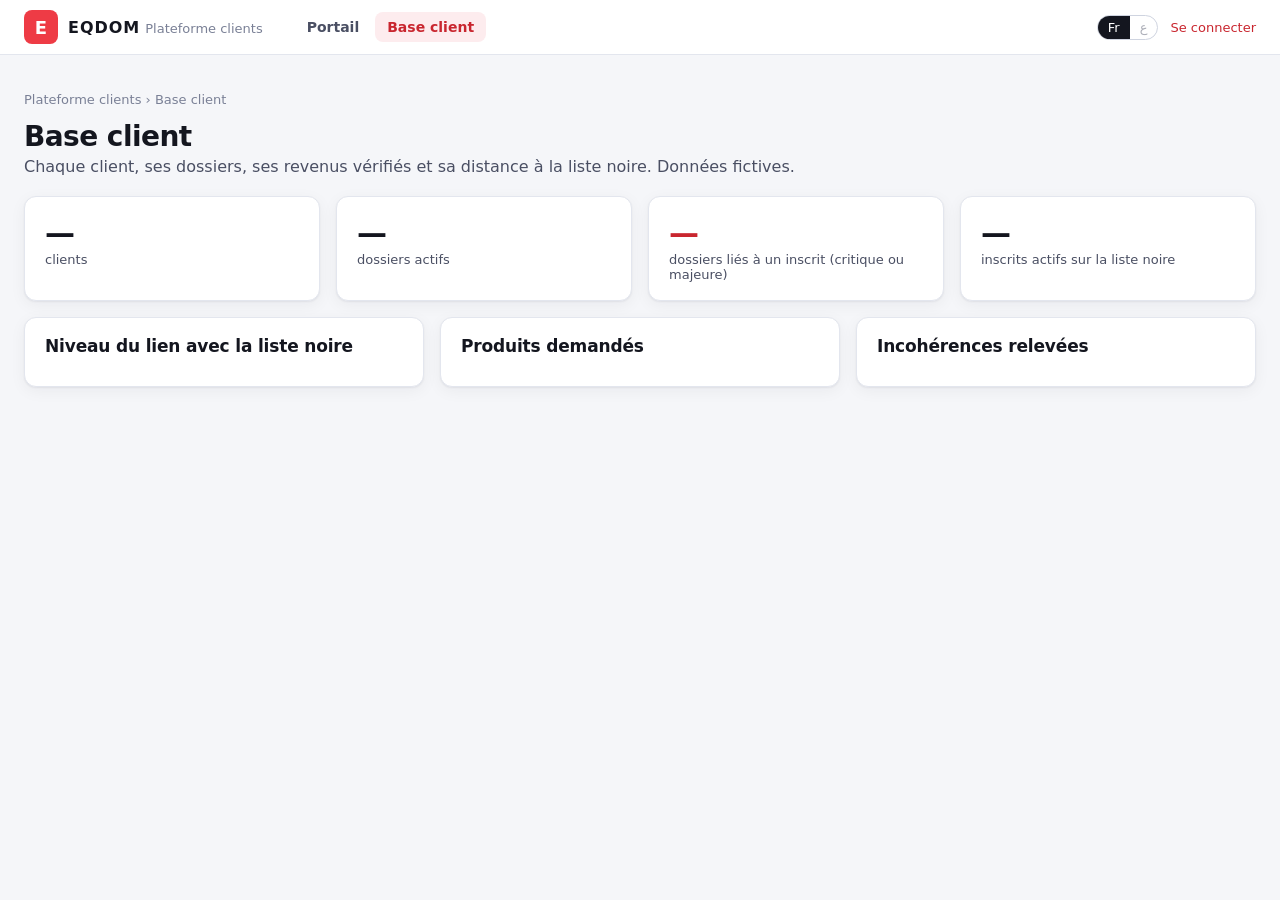
==== front/base.html @ 11f4e708 "K : base client de démonstration (fictive), routes de lecture, portail, base client, fiche client co" ====
<!doctype html>
<html lang="fr">
<head>
<meta charset="utf-8">
<meta name="viewport" content="width=device-width, initial-scale=1">
<title>Base client · EQDOM Plateforme clients</title>
<link rel="stylesheet" href="commun.css">
<script src="commun.js" defer></script>
<script src="base.js" defer></script>
</head>
<body>
<main>
  <p class="fil">Plateforme clients › Base client</p>
  <h1>Base client</h1>
  <p class="sous-titre">Chaque client, ses dossiers, ses revenus vérifiés et sa distance à la liste noire. Données fictives.</p>

  <section class="grille grille-4" aria-label="Chiffres clés">
    <div class="carte chiffre"><span class="chiffre-valeur" id="c-clients">—</span><span class="chiffre-libelle">clients</span></div>
    <div class="carte chiffre"><span class="chiffre-valeur" id="c-dossiers">—</span><span class="chiffre-libelle">dossiers actifs</span></div>
    <div class="carte chiffre chiffre-accent"><span class="chiffre-valeur" id="c-lies">—</span><span class="chiffre-libelle">dossiers liés à un inscrit (critique ou majeure)</span></div>
    <div class="carte chiffre"><span class="chiffre-valeur" id="c-inscrits">—</span><span class="chiffre-libelle">inscrits actifs sur la liste noire</span></div>
  </section>

  <section class="grille grille-3" aria-label="Répartitions">
    <div class="carte"><h2>Niveau du lien avec la liste noire</h2><div class="barres" id="r-niveaux"></div></div>
    <div class="carte"><h2>Produits demandés</h2><div class="barres" id="r-produits"></div></div>
    <div class="carte"><h2>Incohérences relevées</h2><div class="barres" id="r-incoherences"></div></div>
  </section>

  <section class="carte" id="liste" aria-label="Clients" hidden>
    <h2>Clients</h2>
    <form class="filtres" id="filtres">
      <label class="champ"><span aria-hidden="true">⌕</span><span class="visuellement-cache">Rechercher un nom</span>
        <input id="texte" type="search" placeholder="Rechercher un nom" maxlength="80" autocomplete="off"></label>
      <label class="champ"><span class="visuellement-cache">Type</span>
        <select id="type"><option value="">Personnes et sociétés</option><option value="personne">Personnes</option><option value="societe">Sociétés</option></select></label>
      <label class="champ"><span class="visuellement-cache">Produit</span>
        <select id="produit"><option value="">Tous les produits</option></select></label>
      <div class="puces" role="group" aria-label="Niveau" id="puces"></div>
      <label class="puce"><input type="checkbox" id="incoherence"> avec incohérence</label>
    </form>
    <div class="tableau-enveloppe">
      <table>
        <thead><tr><th>Client</th><th>Niveau</th><th class="nombre">Dossiers</th><th>Produits</th>
          <th class="nombre">Revenu vérifié</th><th class="nombre">Incohérences</th><th>Dernière demande</th><th>Ville</th></tr></thead>
        <tbody id="lignes"></tbody>
      </table>
    </div>
    <div class="pagination"><span id="compte"></span>
      <button class="bouton" type="button" id="precedent">Précédent</button>
      <button class="bouton" type="button" id="suivant">Suivant</button></div>
  </section>
  <p class="carte" id="reserve" hidden>Votre rôle voit les chiffres agrégés. La liste des clients est réservée à la cellule fraude.</p>
</main>
</body>
</html>
---- front/commun.css ----
/* Écrans de travail : thème clair et sobre. Le portail (portail.css) porte seul la mise en scène. */
:root {
  --rouge: #EE3B45;
  --rouge-fonce: #C9262F;
  --encre: #14161f;
  --encre-2: #4a4f63;
  --encre-3: #7a8096;
  --fond: #f5f6f9;
  --surface: #ffffff;
  --filet: #e3e6ee;
  --filet-fort: #cfd4e0;
  --critique: #b4141e;
  --majeure: #e2541c;
  --mineure: #c99212;
  --affiche: #6f7a99;
  --hors: #a8afc2;
  --aucun: #2f9e6e;
  --rayon: 12px;
  --ombre: 0 1px 2px rgba(20, 22, 31, .06), 0 4px 16px rgba(20, 22, 31, .05);
  font-family: system-ui, -apple-system, "Segoe UI", sans-serif;
  color: var(--encre);
  background: var(--fond);
}
* { box-sizing: border-box; }
body { margin: 0; min-height: 100vh; }
a { color: var(--rouge-fonce); text-decoration: none; }
a:hover { text-decoration: underline; }
:focus-visible { outline: 3px solid var(--rouge); outline-offset: 2px; border-radius: 4px; }
[hidden] { display: none !important; }

/* ---- en-tête commun --------------------------------------------------------------------------------------------- */
.entete {
  position: sticky; top: 0; z-index: 10;
  display: flex; align-items: center; gap: 14px;
  padding: 10px 24px; background: var(--surface); border-bottom: 1px solid var(--filet);
}
.marque { display: flex; align-items: center; gap: 10px; color: inherit; }
.marque:hover { text-decoration: none; }
.marque-carre {
  width: 34px; height: 34px; border-radius: 8px; background: var(--rouge);
  color: #fff; font-weight: 800; display: grid; place-items: center; font-size: 18px;
}
.marque-nom { font-weight: 800; letter-spacing: .06em; }
.marque-sous { color: var(--encre-3); font-size: 13px; }
.entete nav { display: flex; gap: 4px; margin-left: 18px; }
.entete nav a { padding: 7px 12px; border-radius: 8px; color: var(--encre-2); font-weight: 600; font-size: 14px; }
.entete nav a:hover { background: var(--fond); text-decoration: none; }
.entete nav a[aria-current="page"] { background: #fdecee; color: var(--rouge-fonce); }
.entete-droite { margin-left: auto; display: flex; align-items: center; gap: 12px; font-size: 13px; color: var(--encre-2); }
.langue { display: inline-flex; border: 1px solid var(--filet-fort); border-radius: 999px; overflow: hidden; }
.langue button { border: 0; background: transparent; padding: 4px 10px; font: inherit; color: inherit; cursor: pointer; }
.langue button[aria-pressed="true"] { background: var(--encre); color: #fff; }
.langue button:disabled { opacity: .45; cursor: not-allowed; }
.role { padding: 4px 10px; border-radius: 999px; background: var(--fond); font-weight: 600; }
.bouton-lien { border: 0; background: none; color: var(--encre-2); cursor: pointer; font: inherit; text-decoration: underline; }

/* ---- page ------------------------------------------------------------------------------------------------------- */
main { max-width: 1280px; margin: 0 auto; padding: 24px; }
h1 { font-size: 28px; font-weight: 800; letter-spacing: -.02em; margin: 6px 0 4px; }
h2 { font-size: 17px; font-weight: 800; margin: 0 0 12px; letter-spacing: -.01em; }
.sous-titre { color: var(--encre-2); margin: 0 0 20px; }
.fil { font-size: 13px; color: var(--encre-3); }
.carte {
  background: var(--surface); border: 1px solid var(--filet); border-radius: var(--rayon);
  padding: 18px 20px; box-shadow: var(--ombre);
}
.grille { display: grid; gap: 16px; }
.grille-4 { grid-template-columns: repeat(4, minmax(0, 1fr)); }
.grille-3 { grid-template-columns: repeat(3, minmax(0, 1fr)); }
.grille-2 { grid-template-columns: repeat(2, minmax(0, 1fr)); }
.pile > * + * { margin-top: 16px; }
@media (max-width: 900px) {
  .grille-4, .grille-3, .grille-2 { grid-template-columns: 1fr; }
  .entete { flex-wrap: wrap; padding: 10px 16px; }
  .entete nav { margin-left: 0; order: 3; width: 100%; overflow-x: auto; }
  main { padding: 16px; }
}

/* ---- chiffres --------------------------------------------------------------------------------------------------- */
.chiffre { display: flex; flex-direction: column; gap: 2px; }
.chiffre-valeur { font-size: 30px; font-weight: 800; letter-spacing: -.02em; }
.chiffre-libelle { color: var(--encre-2); font-size: 13px; }
.chiffre-accent .chiffre-valeur { color: var(--rouge-fonce); }

.barres { display: flex; flex-direction: column; gap: 8px; }
.barre { display: grid; grid-template-columns: 150px 1fr 56px; gap: 10px; align-items: center; font-size: 13px; }
.barre-piste { height: 10px; background: var(--fond); border-radius: 999px; overflow: hidden; }
.barre-plein { height: 100%; background: var(--encre-2); border-radius: 999px; width: 0; transition: width .6s ease; }
.barre-valeur { text-align: right; font-variant-numeric: tabular-nums; color: var(--encre-2); }

/* ---- niveaux ---------------------------------------------------------------------------------------------------- */
.niveau { display: inline-flex; align-items: center; gap: 6px; padding: 3px 10px; border-radius: 999px;
  font-size: 12px; font-weight: 700; white-space: nowrap; background: #eef0f5; color: var(--encre-2); }
.niveau::before { content: ""; width: 8px; height: 8px; border-radius: 50%; background: currentColor; }
.niveau-critique { background: #fbe3e5; color: var(--critique); }
.niveau-majeure { background: #fdeadf; color: var(--majeure); }
.niveau-mineure { background: #fbf1d6; color: #8a6406; }
.niveau-affiche { background: #eceff6; color: var(--affiche); }
.niveau-hors_alerte { background: #f1f2f6; color: var(--hors); }
.niveau-aucun { background: #e3f4ec; color: var(--aucun); }
.barre-plein.niveau-critique { background: var(--critique); }
.barre-plein.niveau-majeure { background: var(--majeure); }
.barre-plein.niveau-mineure { background: var(--mineure); }
.barre-plein.niveau-affiche { background: var(--affiche); }
.barre-plein.niveau-hors_alerte { background: var(--hors); }
.barre-plein.niveau-aucun { background: var(--aucun); }
.etiquette { display: inline-block; padding: 2px 8px; border-radius: 6px; background: var(--fond);
  border: 1px solid var(--filet); font-size: 12px; color: var(--encre-2); margin: 0 4px 4px 0; }
.etiquette-rouge { background: #fdecee; border-color: #f6c3c7; color: var(--rouge-fonce); }

/* ---- tableaux --------------------------------------------------------------------------------------------------- */
.tableau-enveloppe { overflow-x: auto; }
table { width: 100%; border-collapse: collapse; font-size: 14px; }
th { text-align: left; font-size: 12px; text-transform: uppercase; letter-spacing: .04em; color: var(--encre-3);
  font-weight: 700; padding: 10px 12px; border-bottom: 1px solid var(--filet); white-space: nowrap; }
td { padding: 11px 12px; border-bottom: 1px solid var(--filet); vertical-align: top; }
tbody tr { transition: background .15s; }
tbody tr.cliquable { cursor: pointer; }
tbody tr.cliquable:hover, tbody tr.cliquable:focus-within { background: #fafbfd; }
td.nombre, th.nombre { text-align: right; font-variant-numeric: tabular-nums; }
.vide { color: var(--encre-3); padding: 16px 0; }

/* ---- filtres ---------------------------------------------------------------------------------------------------- */
.filtres { display: flex; flex-wrap: wrap; gap: 10px; align-items: center; margin-bottom: 14px; }
.champ { display: flex; align-items: center; gap: 8px; background: var(--surface); border: 1px solid var(--filet-fort);
  border-radius: 10px; padding: 0 12px; }
.champ input, .champ select { border: 0; background: transparent; font: inherit; padding: 9px 0; min-width: 0; color: inherit; }
.champ input:focus, .champ select:focus { outline: none; }
.champ:focus-within { border-color: var(--rouge); box-shadow: 0 0 0 3px #fdecee; }
.puces { display: flex; flex-wrap: wrap; gap: 6px; }
.puce { border: 1px solid var(--filet-fort); background: var(--surface); border-radius: 999px; padding: 6px 12px;
  font: inherit; font-size: 13px; cursor: pointer; color: var(--encre-2); }
.puce[aria-pressed="true"] { background: var(--encre); color: #fff; border-color: var(--encre); }
.pagination { display: flex; gap: 8px; align-items: center; justify-content: flex-end; margin-top: 12px; font-size: 13px; }
.bouton { border: 1px solid var(--filet-fort); background: var(--surface); border-radius: 10px; padding: 8px 14px;
  font: inherit; font-weight: 600; cursor: pointer; color: var(--encre); }
.bouton:disabled { opacity: .4; cursor: default; }
.bouton-plein { background: var(--rouge-fonce); border-color: var(--rouge-fonce); color: #fff; }

/* ---- chemins vers la liste noire --------------------------------------------------------------------------------- */
.chemin { display: flex; flex-wrap: wrap; align-items: center; gap: 6px; font-size: 13px; }
.chemin-noeud { padding: 4px 10px; border-radius: 8px; background: var(--fond); border: 1px solid var(--filet); }
.chemin-noeud.inscrit { background: #fdecee; border-color: #f6c3c7; color: var(--rouge-fonce); font-weight: 700; }
.chemin-lien { color: var(--encre-3); font-size: 12px; }
.chemin-lien::before { content: "— "; }
.chemin-lien::after { content: " →"; }
.chemin-entete { display: flex; gap: 10px; align-items: center; margin-bottom: 8px; font-size: 13px; color: var(--encre-2); }

/* ---- fiche ------------------------------------------------------------------------------------------------------ */
.identite { display: flex; gap: 20px; align-items: flex-start; }
.avatar { width: 64px; height: 64px; border-radius: 16px; background: var(--encre); color: #fff; display: grid;
  place-items: center; font-weight: 800; font-size: 22px; flex: none; }
.avatar.societe { background: var(--encre-2); border-radius: 10px; }
.avatar.inscrit { background: var(--rouge-fonce); }
.definitions { display: grid; grid-template-columns: max-content 1fr; gap: 6px 16px; font-size: 14px; margin: 10px 0 0; }
.definitions dt { color: var(--encre-3); }
.definitions dd { margin: 0; }
.connexion { max-width: 380px; margin: 10vh auto; }
.connexion label { display: block; font-size: 13px; font-weight: 600; margin: 12px 0 6px; }
.connexion input { width: 100%; padding: 10px 12px; border: 1px solid var(--filet-fort); border-radius: 10px; font: inherit; }
.erreur { color: var(--critique); font-size: 14px; min-height: 1.2em; }
.note { font-size: 12px; color: var(--encre-3); }

/* ---- réseau ----------------------------------------------------------------------------------------------------- */
.reseau-scene { width: 100%; height: 640px; background: var(--surface); border: 1px solid var(--filet);
  border-radius: var(--rayon); display: block; }
.legende { display: flex; flex-wrap: wrap; gap: 14px; font-size: 13px; color: var(--encre-2); margin: 10px 0; }
.legende span::before { content: ""; display: inline-block; width: 10px; height: 10px; margin-right: 6px;
  vertical-align: -1px; border-radius: 50%; background: var(--encre-2); }
.legende .l-depart::before { background: var(--encre); box-shadow: 0 0 0 3px #d6d9e3; }
.legende .l-inscrit::before { background: var(--rouge); }
.legende .l-societe::before { border-radius: 2px; background: #8b92a8; }
.legende .l-identifiant::before { transform: rotate(45deg); border-radius: 1px; background: #c3c8d6; }
.visuellement-cache { position: absolute; width: 1px; height: 1px; overflow: hidden; clip: rect(0 0 0 0); white-space: nowrap; }
label.puce { display: inline-flex; align-items: center; gap: 6px; }
section + section { margin-top: 16px; }
.noeud { cursor: pointer; }
.noeud:focus-visible { outline: none; }
.noeud:focus-visible circle, .noeud:focus-visible rect { stroke: var(--rouge); stroke-width: 3; }
.noeud text { pointer-events: none; paint-order: stroke; stroke: #fff; stroke-width: 3px; }

/* ---- toutes les données du client -------------------------------------------------------------------------------- */
h3 { font-size: 13px; text-transform: uppercase; letter-spacing: .05em; color: var(--encre-3); margin: 0 0 8px; }
.onglets { display: flex; flex-wrap: wrap; gap: 6px; border-bottom: 1px solid var(--filet); margin: 12px 0 16px; }
.onglet { border: 0; background: transparent; padding: 9px 14px; font: inherit; font-weight: 600; color: var(--encre-2);
  border-bottom: 3px solid transparent; cursor: pointer; }
.onglet[aria-selected="true"] { color: var(--rouge-fonce); border-bottom-color: var(--rouge); }
details.piece { border: 1px solid var(--filet); border-radius: 10px; padding: 10px 14px; margin-bottom: 8px; background: #fcfcfe; }
details.piece[open] { background: var(--surface); }
details.piece summary { cursor: pointer; }
details.piece table { margin-top: 10px; font-size: 13px; }
details.piece code { font-size: 12px; color: var(--encre-2); }
main > section.carte:last-child { margin-top: 16px; }
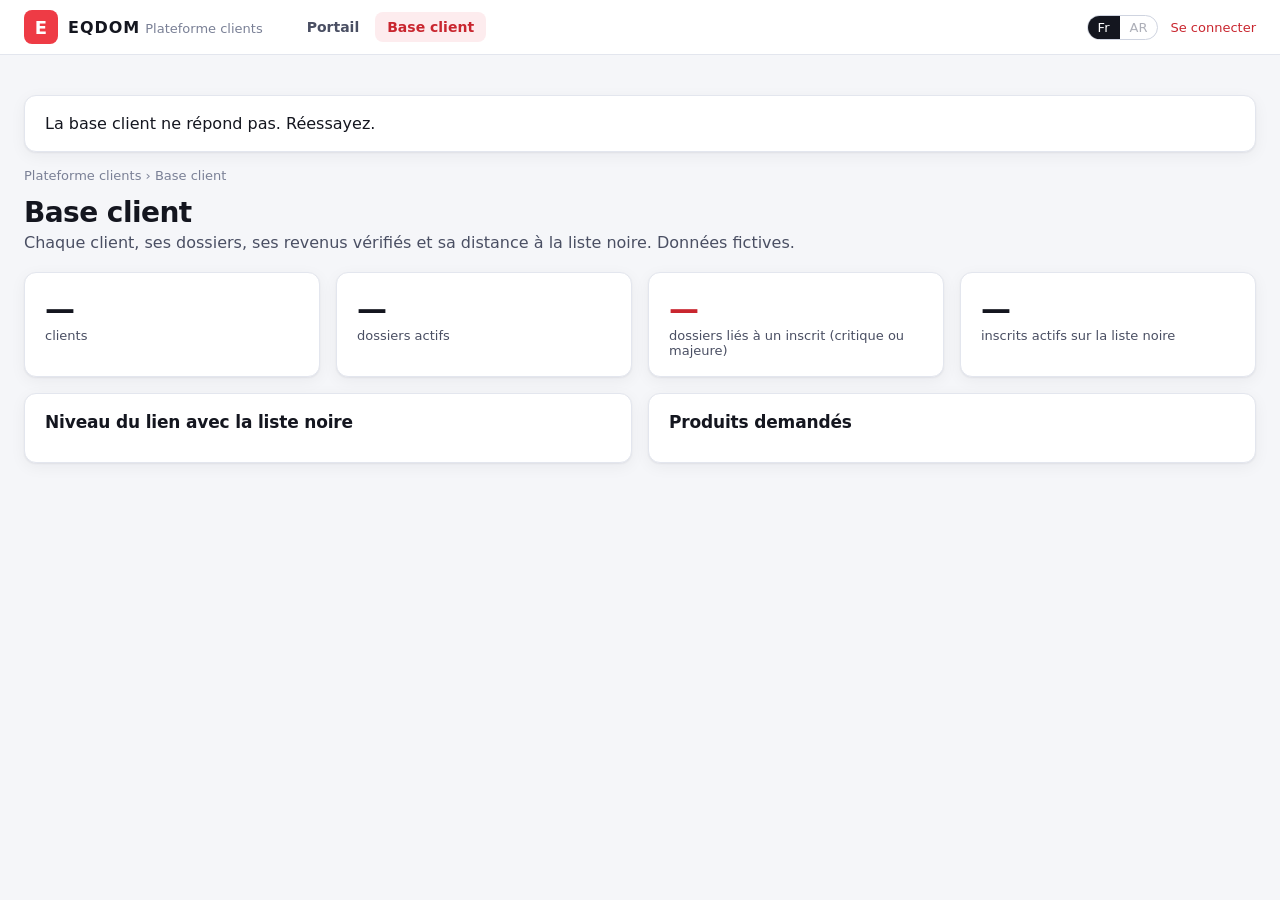
==== commit 0022cc43: "Front : masquer pour l'instant les incohérences (répartition, filtre, colonnes, sections de la fiche" ====
--- a/front/base.html
+++ b/front/base.html
@@ -21,10 +21,9 @@
     <div class="carte chiffre"><span class="chiffre-valeur" id="c-inscrits">—</span><span class="chiffre-libelle">inscrits actifs sur la liste noire</span></div>
   </section>
 
-  <section class="grille grille-3" aria-label="Répartitions">
+  <section class="grille grille-2" aria-label="Répartitions">
     <div class="carte"><h2>Niveau du lien avec la liste noire</h2><div class="barres" id="r-niveaux"></div></div>
     <div class="carte"><h2>Produits demandés</h2><div class="barres" id="r-produits"></div></div>
-    <div class="carte"><h2>Incohérences relevées</h2><div class="barres" id="r-incoherences"></div></div>
   </section>
 
   <section class="carte" id="liste" aria-label="Clients" hidden>
@@ -37,12 +36,11 @@
       <label class="champ"><span class="visuellement-cache">Produit</span>
         <select id="produit"><option value="">Tous les produits</option></select></label>
       <div class="puces" role="group" aria-label="Niveau" id="puces"></div>
-      <label class="puce"><input type="checkbox" id="incoherence"> avec incohérence</label>
     </form>
     <div class="tableau-enveloppe">
       <table>
         <thead><tr><th>Client</th><th>Niveau</th><th class="nombre">Dossiers</th><th>Produits</th>
-          <th class="nombre">Revenu vérifié</th><th class="nombre">Incohérences</th><th>Dernière demande</th><th>Ville</th></tr></thead>
+          <th class="nombre">Revenu vérifié</th><th>Dernière demande</th><th>Ville</th></tr></thead>
         <tbody id="lignes"></tbody>
       </table>
     </div>
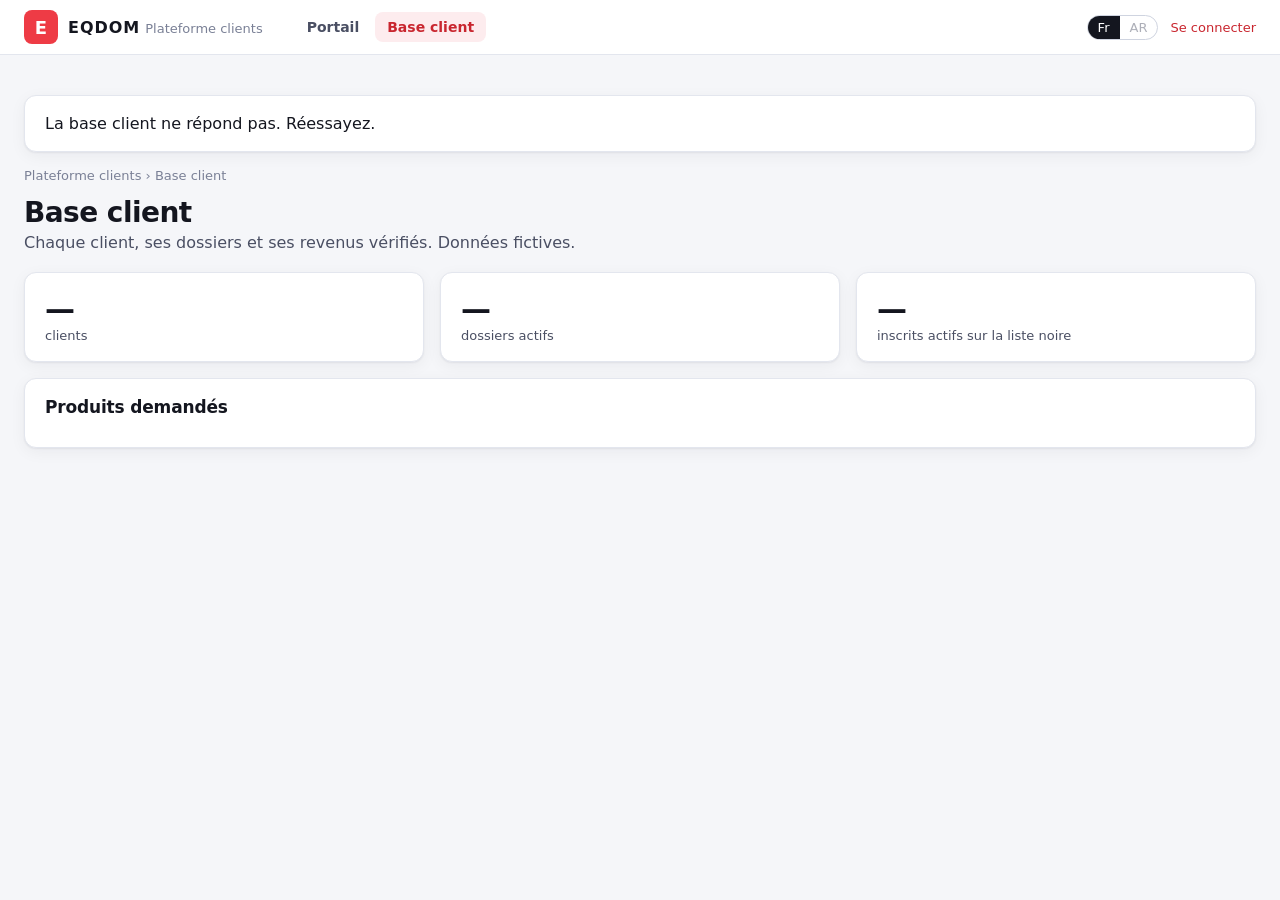
==== commit 6ef722b5: "Front : tri de la liste des clients au choix ; niveaux de criticité et origine des données masqués p" ====
--- a/front/base.html
+++ b/front/base.html
@@ -12,18 +12,16 @@
 <main>
   <p class="fil">Plateforme clients › Base client</p>
   <h1>Base client</h1>
-  <p class="sous-titre">Chaque client, ses dossiers, ses revenus vérifiés et sa distance à la liste noire. Données fictives.</p>
+  <p class="sous-titre">Chaque client, ses dossiers et ses revenus vérifiés. Données fictives.</p>
 
-  <section class="grille grille-4" aria-label="Chiffres clés">
+  <section class="grille grille-3" aria-label="Chiffres clés">
     <div class="carte chiffre"><span class="chiffre-valeur" id="c-clients">—</span><span class="chiffre-libelle">clients</span></div>
     <div class="carte chiffre"><span class="chiffre-valeur" id="c-dossiers">—</span><span class="chiffre-libelle">dossiers actifs</span></div>
-    <div class="carte chiffre chiffre-accent"><span class="chiffre-valeur" id="c-lies">—</span><span class="chiffre-libelle">dossiers liés à un inscrit (critique ou majeure)</span></div>
     <div class="carte chiffre"><span class="chiffre-valeur" id="c-inscrits">—</span><span class="chiffre-libelle">inscrits actifs sur la liste noire</span></div>
   </section>
 
-  <section class="grille grille-2" aria-label="Répartitions">
-    <div class="carte"><h2>Niveau du lien avec la liste noire</h2><div class="barres" id="r-niveaux"></div></div>
-    <div class="carte"><h2>Produits demandés</h2><div class="barres" id="r-produits"></div></div>
+  <section class="carte" aria-label="Répartition">
+    <h2>Produits demandés</h2><div class="barres" id="r-produits"></div>
   </section>
 
   <section class="carte" id="liste" aria-label="Clients" hidden>
@@ -35,11 +33,18 @@
         <select id="type"><option value="">Personnes et sociétés</option><option value="personne">Personnes</option><option value="societe">Sociétés</option></select></label>
       <label class="champ"><span class="visuellement-cache">Produit</span>
         <select id="produit"><option value="">Tous les produits</option></select></label>
-      <div class="puces" role="group" aria-label="Niveau" id="puces"></div>
+      <label class="champ"><span class="tri-libelle">Trier par</span>
+        <select id="tri">
+          <option value="recent">Demande la plus récente</option>
+          <option value="ancien">Demande la plus ancienne</option>
+          <option value="alpha">Nom, de A à Z</option>
+          <option value="alpha_inverse">Nom, de Z à A</option>
+          <option value="revenu">Revenu vérifié</option>
+        </select></label>
     </form>
     <div class="tableau-enveloppe">
       <table>
-        <thead><tr><th>Client</th><th>Niveau</th><th class="nombre">Dossiers</th><th>Produits</th>
+        <thead><tr><th>Client</th><th class="nombre">Dossiers</th><th>Produits</th>
           <th class="nombre">Revenu vérifié</th><th>Dernière demande</th><th>Ville</th></tr></thead>
         <tbody id="lignes"></tbody>
       </table>
--- a/front/commun.css
+++ b/front/commun.css
@@ -191,3 +191,4 @@
 details.piece table { margin-top: 10px; font-size: 13px; }
 details.piece code { font-size: 12px; color: var(--encre-2); }
 main > section.carte:last-child { margin-top: 16px; }
+.tri-libelle { color: var(--encre-3); font-size: 13px; white-space: nowrap; margin-right: 6px; }
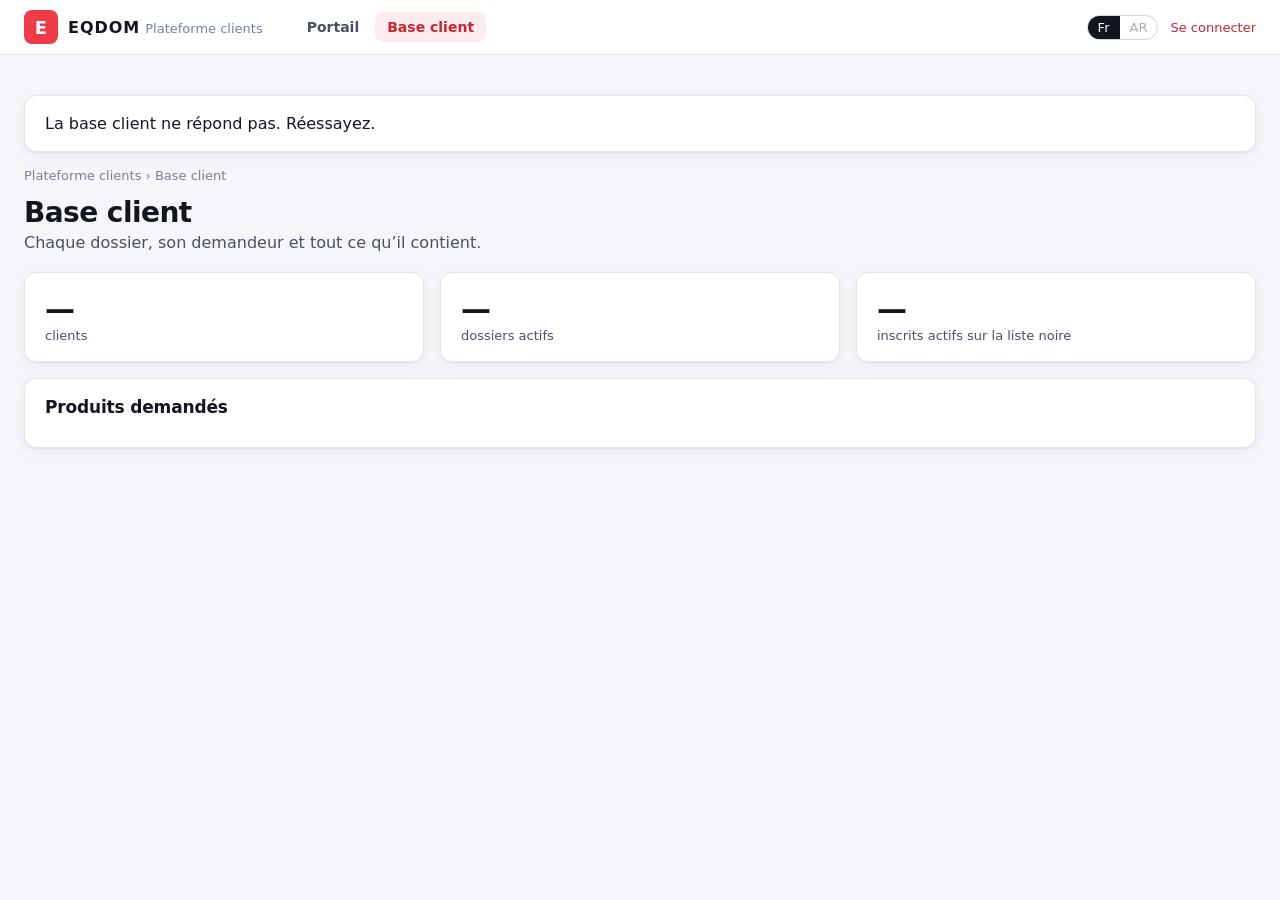
==== commit 0dd9023f: "L : base client organisée par dossier, liste des dossiers et vue 360° d'un dossier (l'étoile du dema" ====
--- a/front/base.html
+++ b/front/base.html
@@ -12,7 +12,7 @@
 <main>
   <p class="fil">Plateforme clients › Base client</p>
   <h1>Base client</h1>
-  <p class="sous-titre">Chaque client, ses dossiers et ses revenus vérifiés. Données fictives.</p>
+  <p class="sous-titre">Chaque dossier, son demandeur et tout ce qu’il contient.<span id="fictive" hidden> Données fictives.</span></p>
 
   <section class="grille grille-3" aria-label="Chiffres clés">
     <div class="carte chiffre"><span class="chiffre-valeur" id="c-clients">—</span><span class="chiffre-libelle">clients</span></div>
@@ -24,11 +24,17 @@
     <h2>Produits demandés</h2><div class="barres" id="r-produits"></div>
   </section>
 
-  <section class="carte" id="liste" aria-label="Clients" hidden>
-    <h2>Clients</h2>
+  <section class="carte" id="liste" aria-label="Liste" hidden>
+    <div class="liste-tete">
+      <h2 id="titre-liste">Dossiers</h2>
+      <div class="bascule" role="group" aria-label="Afficher">
+        <button class="bouton" type="button" id="mode-dossiers" aria-pressed="true">Par dossier</button>
+        <button class="bouton" type="button" id="mode-clients" aria-pressed="false">Par client</button>
+      </div>
+    </div>
     <form class="filtres" id="filtres">
-      <label class="champ"><span aria-hidden="true">⌕</span><span class="visuellement-cache">Rechercher un nom</span>
-        <input id="texte" type="search" placeholder="Rechercher un nom" maxlength="80" autocomplete="off"></label>
+      <label class="champ"><span aria-hidden="true">⌕</span><span class="visuellement-cache">Rechercher un nom ou une référence</span>
+        <input id="texte" type="search" placeholder="Nom du demandeur ou référence du dossier" maxlength="80" autocomplete="off"></label>
       <label class="champ"><span class="visuellement-cache">Type</span>
         <select id="type"><option value="">Personnes et sociétés</option><option value="personne">Personnes</option><option value="societe">Sociétés</option></select></label>
       <label class="champ"><span class="visuellement-cache">Produit</span>
@@ -39,13 +45,12 @@
           <option value="ancien">Demande la plus ancienne</option>
           <option value="alpha">Nom, de A à Z</option>
           <option value="alpha_inverse">Nom, de Z à A</option>
-          <option value="revenu">Revenu vérifié</option>
+          <option value="revenu" id="tri-revenu">Revenu déclaré</option>
         </select></label>
     </form>
     <div class="tableau-enveloppe">
       <table>
-        <thead><tr><th>Client</th><th class="nombre">Dossiers</th><th>Produits</th>
-          <th class="nombre">Revenu vérifié</th><th>Dernière demande</th><th>Ville</th></tr></thead>
+        <thead id="entetes"></thead>
         <tbody id="lignes"></tbody>
       </table>
     </div>
@@ -53,7 +58,7 @@
       <button class="bouton" type="button" id="precedent">Précédent</button>
       <button class="bouton" type="button" id="suivant">Suivant</button></div>
   </section>
-  <p class="carte" id="reserve" hidden>Votre rôle voit les chiffres agrégés. La liste des clients est réservée à la cellule fraude.</p>
+  <p class="carte" id="reserve" hidden>Votre rôle voit les chiffres agrégés. La liste des dossiers et des clients est réservée à la cellule fraude.</p>
 </main>
 </body>
 </html>
--- a/front/commun.css
+++ b/front/commun.css
@@ -24,7 +24,6 @@
 * { box-sizing: border-box; }
 body { margin: 0; min-height: 100vh; }
 a { color: var(--rouge-fonce); text-decoration: none; }
-a:hover { text-decoration: underline; }
 :focus-visible { outline: 3px solid var(--rouge); outline-offset: 2px; border-radius: 4px; }
 [hidden] { display: none !important; }
 
@@ -135,6 +134,12 @@
 .bouton { border: 1px solid var(--filet-fort); background: var(--surface); border-radius: 10px; padding: 8px 14px;
   font: inherit; font-weight: 600; cursor: pointer; color: var(--encre); }
 .bouton:disabled { opacity: .4; cursor: default; }
+.liste-tete { display: flex; flex-wrap: wrap; gap: 10px; align-items: center; justify-content: space-between; }
+.bascule { display: inline-flex; gap: 0; }
+.bascule .bouton { border-radius: 0; }
+.bascule .bouton:first-child { border-radius: 10px 0 0 10px; }
+.bascule .bouton:last-child { border-radius: 0 10px 10px 0; border-left: 0; }
+.bascule .bouton[aria-pressed="true"] { background: var(--rouge-fonce); border-color: var(--rouge-fonce); color: #fff; }
 .bouton-plein { background: var(--rouge-fonce); border-color: var(--rouge-fonce); color: #fff; }
 
 /* ---- chemins vers la liste noire --------------------------------------------------------------------------------- */
@@ -155,6 +160,109 @@
 .definitions { display: grid; grid-template-columns: max-content 1fr; gap: 6px 16px; font-size: 14px; margin: 10px 0 0; }
 .definitions dt { color: var(--encre-3); }
 .definitions dd { margin: 0; }
+/* ---- vue 360° : un liseré et une étiquette par profil ------------------------------------------------------------ */
+.tete-360 { border-top: 4px solid var(--profil, var(--encre)); }
+.profil-salarie { --profil: #2a78d6; }
+.profil-entrepreneur { --profil: #b8590a; }
+.profil-pm { --profil: #6d4ec2; }
+.tete-texte { min-width: 0; flex: 1; }
+.surtitre { font-size: 11px; font-weight: 700; letter-spacing: .08em; text-transform: uppercase; color: var(--profil, var(--encre-3)); }
+.tete-360 h1 { margin: 2px 0 8px; }
+.etiquette-profil { background: color-mix(in srgb, var(--profil) 12%, #fff); border-color: color-mix(in srgb, var(--profil) 35%, #fff);
+  color: color-mix(in srgb, var(--profil) 80%, #000); font-weight: 700; }
+.bandeau-aussi { margin: 12px 0 0; padding: 8px 12px; border-radius: 8px; background: #fff7ec; border: 1px solid #f3d9b5;
+  font-size: 13px; color: #6b4310; }
+.tuiles-360 { display: grid; grid-template-columns: repeat(6, minmax(0, 1fr)); gap: 12px; margin: 16px 0; }
+.tuile-360 { background: var(--surface); border: 1px solid var(--filet); border-radius: var(--rayon); padding: 12px 14px;
+  box-shadow: var(--ombre); border-left: 4px solid var(--filet-fort); }
+.tuile-360.bon { border-left-color: var(--aucun); }
+.tuile-360.attention { border-left-color: var(--majeure); }
+.tuile-360.niveau-critique { border-left-color: var(--critique); }
+.tuile-360.niveau-majeure { border-left-color: var(--majeure); }
+.tuile-360.niveau-mineure { border-left-color: var(--mineure); }
+.tuile-titre { font-size: 12px; color: var(--encre-3); }
+.tuile-valeur { font-size: 20px; font-weight: 800; margin: 4px 0 2px; font-variant-numeric: tabular-nums; }
+.tuile-sous { font-size: 11px; color: var(--encre-3); }
+/* ---- mur de données (vue 360°) ---------------------------------------------------------------------------------
+   Une carte par thème : couleur et icône du thème en tête, tuiles blanches dont le ton se lit à
+   la pastille et à la couleur de la valeur. Tons : critique (rouge), attention (ambre), bon (vert), neutre (ardoise). */
+.mur { margin: 16px 0; display: grid; gap: 14px; }
+.mur-entete { display: flex; flex-wrap: wrap; align-items: baseline; justify-content: space-between; gap: 4px 16px; }
+.mur-entete h2 { margin: 0; font-size: 20px; letter-spacing: -.01em; }
+.ton-critique { --ton: #d92d3a; --ton-pale: #fff1f2; --ton-texte: #b4141e; }
+.ton-attention { --ton: #e08a00; --ton-pale: #fff8eb; --ton-texte: #9a5b00; }
+.ton-bon { --ton: #17a06b; --ton-pale: #ecfaf3; --ton-texte: #11734d; }
+.ton-neutre { --ton: #9aa3b8; --ton-pale: #f5f7fb; --ton-texte: var(--encre); }
+
+/* cartes par thème, en grille de 12 colonnes : la largeur suit le nombre de tuiles */
+.mur-grille-cartes { display: grid; grid-template-columns: repeat(12, minmax(0, 1fr)); gap: 14px; grid-auto-flow: dense; }
+.mur-carte { --theme: #5b6b8c; --theme-pale: #eef1f7; background: var(--surface); border: 1px solid var(--filet);
+  border-radius: 16px; padding: 14px; box-shadow: var(--ombre); display: grid; gap: 12px; align-content: start;
+  position: relative; overflow: hidden; min-width: 0; }
+.mur-carte::before { content: ""; position: absolute; inset: 0 0 auto 0; height: 3px; background: var(--theme); }
+.theme-risque { --theme: #d92d3a; --theme-pale: #fdecee; }
+.theme-alerte { --theme: #e9730c; --theme-pale: #fff1e4; }
+.theme-argent { --theme: #13996a; --theme-pale: #e5f6ef; }
+.theme-emploi { --theme: #4f5bd5; --theme-pale: #eceefc; }
+.theme-legal { --theme: #7c4dcc; --theme-pale: #f2ecfc; }
+.theme-personnes { --theme: #c2410c; --theme-pale: #fdeee5; }
+.theme-reseau { --theme: #0e8aa8; --theme-pale: #e3f5f9; }
+.theme-identite { --theme: #2563c9; --theme-pale: #e8f0fc; }
+.theme-historique { --theme: #475569; --theme-pale: #eef1f5; }
+.theme-avenir { --theme: #a3acbd; --theme-pale: #f3f5f9; background: repeating-linear-gradient(135deg, var(--surface) 0 10px, #fafbfd 10px 20px); }
+.mur-carte-tete { display: flex; align-items: center; gap: 10px; }
+.mur-carte-tete h3 { margin: 0; font-size: 14px; font-weight: 750; color: var(--encre); flex: 1;
+  text-transform: none; letter-spacing: -.005em; }
+.mur-icone { width: 30px; height: 30px; border-radius: 9px; display: grid; place-items: center; background: var(--theme-pale);
+  color: var(--theme); flex: none; }
+.mur-icone svg { width: 18px; height: 18px; fill: none; stroke: currentColor; stroke-width: 1.9; stroke-linecap: round; stroke-linejoin: round; }
+.mur-badge { font-size: 11px; font-weight: 700; padding: 2px 8px; border-radius: 999px; background: var(--theme-pale); color: var(--theme); }
+.mur-tuiles { display: grid; grid-template-columns: repeat(auto-fill, minmax(140px, 1fr)); gap: 10px; }
+
+/* tuile : blanche, pastille du ton, valeur en grand ; une alerte se teinte légèrement */
+.tuile { display: flex; flex-direction: column; gap: 3px; padding: 10px 12px; border-radius: 12px; min-width: 0;
+  background: var(--surface); border: 1px solid var(--filet); color: inherit; text-decoration: none;
+  transition: transform .12s ease, box-shadow .12s ease, border-color .12s ease; }
+.tuile.ton-critique, .tuile.ton-attention { background: var(--ton-pale); border-color: color-mix(in srgb, var(--ton) 30%, #fff); }
+.tuile-lien:hover { transform: translateY(-1px); box-shadow: 0 6px 16px -8px rgba(20,22,31,.35); border-color: var(--theme); }
+.tuile-libelle { display: flex; align-items: center; gap: 6px; font-size: 11.5px; font-weight: 600; color: var(--encre-3); }
+.tuile-point { width: 7px; height: 7px; border-radius: 50%; background: var(--ton); flex: none;
+  box-shadow: 0 0 0 3px color-mix(in srgb, var(--ton) 18%, transparent); }
+.tuile-chiffre { font-size: 19px; font-weight: 800; letter-spacing: -.01em; color: var(--ton-texte); line-height: 1.2;
+  font-variant-numeric: tabular-nums; overflow-wrap: break-word; hyphens: manual; }
+.tuile-chiffre.long { font-size: 14px; font-weight: 750; }
+.tuile-detail { font-size: 11.5px; color: var(--encre-2); line-height: 1.35; }
+.tuile-via { margin-top: auto; padding-top: 4px; font-size: 10.5px; color: var(--encre-3); }
+.tuile-via::before { content: "via "; }
+.tuile.absente .tuile-chiffre { font-size: 13px; font-weight: 600; color: var(--encre-3); font-style: italic; }
+@media (max-width: 1000px) { .mur-carte { grid-column: span 12 !important; } }
+@media (prefers-reduced-motion: reduce) { .tuile { transition: none; } }
+.barres-revenus { display: grid; gap: 8px; }
+.ligne-revenu { display: grid; grid-template-columns: 170px 1fr 110px; gap: 10px; align-items: center; font-size: 13px; }
+.barres-revenus .piste { height: 10px; background: var(--fond); border-radius: 4px; overflow: hidden; }
+.barres-revenus .barre { display: block; height: 100%; border-radius: 0 4px 4px 0; background: #2a78d6; }
+.barres-revenus .barre.declare { background: #a8afc2; }
+.montant-revenu { text-align: right; font-variant-numeric: tabular-nums; font-weight: 600; }
+.controles-bloc { margin-top: 12px; }
+.controles-bloc > summary, .famille > summary { cursor: pointer; font-size: 13px; display: flex; gap: 8px; align-items: center; }
+.familles { display: grid; gap: 10px; }
+.famille { border: 1px solid var(--filet); border-radius: 10px; padding: 10px 12px; }
+.liste-controles { list-style: none; margin: 8px 0 0; padding: 0; display: grid; gap: 6px; }
+.controle { display: grid; grid-template-columns: 10px 1fr auto auto; gap: 10px; align-items: start; font-size: 13px; }
+.controle .pastille { width: 10px; height: 10px; border-radius: 50%; margin-top: 4px; background: var(--hors); }
+.controle.conforme .pastille { background: var(--aucun); }
+.controle.anomalie .pastille { background: var(--critique); }
+.controle.anomalie .controle-texte { font-weight: 600; }
+.controle-desc { display: block; font-size: 12px; color: var(--encre-3); font-weight: 400; }
+.controle-etat { font-size: 12px; color: var(--encre-2); white-space: nowrap; }
+.etiquette.ok { background: #e8f6ef; border-color: #bfe5d1; color: #1e6e4b; }
+@media (max-width: 1100px) { .tuiles-360 { grid-template-columns: repeat(3, minmax(0, 1fr)); } }
+@media (max-width: 600px) {
+  .tuiles-360 { grid-template-columns: repeat(2, minmax(0, 1fr)); }
+  .ligne-revenu { grid-template-columns: 1fr 90px; }
+  .ligne-revenu .piste { grid-column: 1 / -1; grid-row: 2; }
+  .controle { grid-template-columns: 10px 1fr; }
+}
 .connexion { max-width: 380px; margin: 10vh auto; }
 .connexion label { display: block; font-size: 13px; font-weight: 600; margin: 12px 0 6px; }
 .connexion input { width: 100%; padding: 10px 12px; border: 1px solid var(--filet-fort); border-radius: 10px; font: inherit; }
@@ -192,3 +300,167 @@
 details.piece code { font-size: 12px; color: var(--encre-2); }
 main > section.carte:last-child { margin-top: 16px; }
 .tri-libelle { color: var(--encre-3); font-size: 13px; white-space: nowrap; margin-right: 6px; }
+.resultats { list-style: none; margin: 0; padding: 0; display: flex; flex-wrap: wrap; gap: 6px 14px; font-size: 14px; }
+.resultats li { display: flex; align-items: center; gap: 6px; }
+#recherche { width: 300px; }
+
+/* ---- vue 360° : présentation du client pour la direction --------------------------------------------------------- */
+.tete-ligne { margin: 8px 0 0; font-size: 14.5px; color: var(--encre-2); }
+.presentation { display: grid; gap: 16px; margin: 16px 0; }
+.pres-chiffres { display: grid; grid-template-columns: repeat(auto-fit, minmax(180px, 1fr)); gap: 14px; }
+.pres-chiffre { --accent: #4f5bd5; position: relative; overflow: hidden; background: var(--surface); border: 1px solid var(--filet);
+  border-radius: 16px; padding: 16px 18px 14px; box-shadow: var(--ombre); display: grid; gap: 4px; align-content: start; }
+.pres-chiffre::before { content: ""; position: absolute; inset: 0 0 auto 0; height: 4px; background: var(--accent); }
+.pres-chiffre::after { content: ""; position: absolute; right: -30px; top: -30px; width: 90px; height: 90px; border-radius: 50%;
+  background: color-mix(in srgb, var(--accent) 10%, transparent); }
+.accent-0 { --accent: #13996a; } .accent-1 { --accent: #4f5bd5; } .accent-2 { --accent: #7c4dcc; }
+.accent-3 { --accent: #0e8aa8; } .accent-4 { --accent: #c2410c; }
+.pres-chiffre.alerte { --accent: #e08a00; }
+.pres-libelle { font-size: 12.5px; font-weight: 600; color: var(--encre-3); }
+.pres-valeur { font-size: 26px; font-weight: 800; letter-spacing: -.02em; color: var(--encre); font-variant-numeric: tabular-nums;
+  line-height: 1.15; overflow-wrap: break-word; }
+.pres-chiffre.alerte .pres-valeur { color: #9a5b00; }
+.pres-detail { font-size: 12px; color: var(--encre-3); overflow-wrap: break-word; }
+.pres-bloc, .pres-points { background: var(--surface); border: 1px solid var(--filet); border-radius: 16px; padding: 16px 18px;
+  box-shadow: var(--ombre); }
+.pres-bloc-tete { display: flex; flex-wrap: wrap; align-items: baseline; justify-content: space-between; gap: 6px 16px; margin-bottom: 14px; }
+.pres-bloc-tete h2, .pres-points h3 { margin: 0; font-size: 16px; text-transform: none; letter-spacing: -.005em;
+  color: var(--encre); }
+.pres-rythme { font-size: 13px; font-weight: 700; color: #4f5bd5; background: #eceefc; padding: 3px 10px; border-radius: 999px; }
+.pres-frise { display: flex; gap: 0; overflow-x: auto; padding: 4px 2px 6px; position: relative; }
+.jalon { --c: #94a3b8; position: relative; flex: 0 0 170px; display: grid; gap: 2px; padding: 22px 12px 0 0;
+  color: inherit; text-decoration: none; }
+.jalon::before { content: ""; position: absolute; left: 0; right: 0; top: 7px; height: 2px; background: var(--filet-fort); }
+.jalon:last-child::before { right: auto; width: 14px; }
+.jalon-point { position: absolute; left: 0; top: 1px; width: 14px; height: 14px; border-radius: 50%; background: var(--c);
+  box-shadow: 0 0 0 4px var(--surface), 0 0 0 6px color-mix(in srgb, var(--c) 25%, transparent); }
+.jalon-date { font-size: 12px; color: var(--encre-3); font-weight: 600; }
+.jalon-produit { font-size: 14px; font-weight: 700; }
+.jalon-verdict { font-size: 12px; color: var(--c); font-weight: 700; }
+.jalon:hover .jalon-produit { color: var(--rouge-fonce); }
+.verdict-conforme { --c: #13996a; } .verdict-attente, .verdict-en_cours { --c: #94a3b8; }
+.verdict-a_verifier, .verdict-suspect, .verdict-non_conforme { --c: #e08a00; }
+.pres-deux { display: grid; grid-template-columns: repeat(2, minmax(0, 1fr)); gap: 16px; }
+.pres-points ul { list-style: none; margin: 12px 0 0; padding: 0; display: grid; gap: 8px; }
+.pres-points li { position: relative; padding-left: 26px; font-size: 14px; line-height: 1.45; }
+.pres-points li::before { position: absolute; left: 0; top: 1px; width: 18px; height: 18px; border-radius: 50%; display: grid;
+  place-items: center; font-size: 11px; font-weight: 800; color: #fff; }
+.pres-points.forts { border-top: 4px solid #13996a; }
+.pres-points.forts li::before { content: "✓"; background: #13996a; }
+.pres-points.vigilance { border-top: 4px solid #e08a00; }
+.pres-points.vigilance li::before { content: "!"; background: #e08a00; }
+.pres-remboursements { margin: 0; padding: 12px 16px; border-radius: 12px; border: 1px dashed var(--filet-fort); color: var(--encre-2);
+  font-size: 13px; background: repeating-linear-gradient(135deg, var(--surface) 0 10px, #fafbfd 10px 20px); }
+.bande-antifraude { display: flex; flex-wrap: wrap; align-items: center; gap: 8px 10px; margin: 24px 0 8px; padding: 10px 14px;
+  border-radius: 12px; background: #f3f5f9; border: 1px solid var(--filet); }
+.af-titre { font-size: 12px; font-weight: 700; letter-spacing: .06em; text-transform: uppercase; color: var(--encre-3); margin-right: 6px; }
+.af-puce { display: inline-flex; align-items: center; gap: 7px; font-size: 13px; font-weight: 600; padding: 4px 10px;
+  border-radius: 999px; background: var(--surface); border: 1px solid var(--filet); color: var(--ton-texte); }
+.detail-antifraude { margin-top: 4px; }
+.detail-antifraude > summary { cursor: pointer; display: inline-flex; align-items: center; gap: 10px; list-style: none;
+  margin: 6px 0 12px; padding: 12px 26px; border-radius: 12px; font-size: 16px; font-weight: 700; color: #fff;
+  background: var(--encre); box-shadow: 0 8px 20px -10px rgba(20, 22, 31, .6); transition: background .15s ease, transform .15s ease; }
+.detail-antifraude > summary::-webkit-details-marker { display: none; }
+.detail-antifraude > summary::after { content: "▾"; font-size: 14px; transition: transform .15s ease; }
+.detail-antifraude[open] > summary::after { transform: rotate(180deg); }
+.detail-antifraude > summary:hover { background: var(--rouge-fonce); transform: translateY(-1px); }
+@media (prefers-reduced-motion: reduce) { .detail-antifraude > summary, .detail-antifraude > summary::after { transition: none; } }
+@media (max-width: 700px) { .pres-deux { grid-template-columns: 1fr; } .pres-valeur { font-size: 22px; } }
+
+/* portrait : qui est le client, et les personnes ou sociétés qui l'entourent */
+.pres-portrait { display: grid; grid-template-columns: minmax(0, 1fr) minmax(0, 1.3fr); gap: 16px; }
+.pres-portrait:has(> :only-child) { grid-template-columns: 1fr; }
+.portrait-colonne { background: var(--surface); border: 1px solid var(--filet); border-radius: 16px; padding: 16px 18px;
+  box-shadow: var(--ombre); display: grid; gap: 12px; align-content: start; }
+.portrait-colonne h2 { margin: 0; font-size: 16px; text-transform: none; letter-spacing: -.005em; color: var(--encre); }
+.portrait-faits { display: grid; grid-template-columns: max-content 1fr; gap: 10px 18px; margin: 0; font-size: 14px; }
+.portrait-faits dt { color: var(--encre-3); font-weight: 600; font-size: 12.5px; padding-top: 1px; }
+.portrait-faits dd { margin: 0; font-weight: 600; color: var(--encre); overflow-wrap: break-word; }
+.portrait-liste { list-style: none; margin: 0; padding: 0; display: grid; gap: 10px; }
+.portrait-personne { display: grid; grid-template-columns: 38px minmax(0, 1fr) 190px; gap: 12px; align-items: center;
+  padding: 8px 10px; border-radius: 12px; background: #f7f8fc; }
+.portrait-personne.termine { opacity: .62; }
+.portrait-avatar { width: 38px; height: 38px; border-radius: 11px; display: grid; place-items: center; font-weight: 800;
+  font-size: 13px; color: #fff; background: linear-gradient(135deg, #7c4dcc, #4f5bd5); }
+.portrait-personne:nth-child(3n+2) .portrait-avatar { background: linear-gradient(135deg, #0e8aa8, #13996a); }
+.portrait-personne:nth-child(3n) .portrait-avatar { background: linear-gradient(135deg, #c2410c, #e08a00); }
+.portrait-qui { display: grid; min-width: 0; }
+.portrait-nom { font-weight: 700; font-size: 14px; color: var(--encre); overflow: hidden; text-overflow: ellipsis; white-space: nowrap; }
+a.portrait-nom:hover { color: var(--rouge-fonce); }
+.portrait-roles { font-size: 12.5px; color: var(--encre-3); }
+.portrait-parts { display: grid; grid-template-columns: 1fr auto; gap: 8px; align-items: center; font-size: 13px; font-weight: 700;
+  font-variant-numeric: tabular-nums; }
+.portrait-parts.vide { font-size: 11.5px; font-weight: 500; color: var(--encre-3); grid-template-columns: 1fr; text-align: right; }
+.parts-barre { height: 8px; border-radius: 999px; background: #e6e9f2; overflow: hidden; }
+.parts-rempli { display: block; height: 100%; width: 0; border-radius: 999px; background: linear-gradient(90deg, #4f5bd5, #7c4dcc); }
+.portrait-groupe { display: grid; gap: 6px; padding-top: 4px; border-top: 1px dashed var(--filet); }
+.portrait-groupe-titre { font-size: 12px; font-weight: 600; color: var(--encre-3); }
+@media (max-width: 800px) { .pres-portrait { grid-template-columns: 1fr; } .portrait-personne { grid-template-columns: 38px 1fr; }
+  .portrait-parts { grid-column: 1 / -1; } }
+
+/* ---- vue 360° en étoile : une silhouette ou un immeuble au centre, ses informations autour ; les personnes et
+   sociétés citées se déplient en étoiles reliées (chaîne) ------------------------------------------------------------ */
+.constellation { position: relative; display: grid; gap: 64px; margin: 12px 0 20px; }
+.constellation-ponts { position: absolute; inset: 0; width: 100%; height: 100%; pointer-events: none; overflow: visible; z-index: 2; }
+.constellation-ponts .pont { fill: none; stroke: var(--profil); stroke-width: 1.5; stroke-linecap: round; stroke-linejoin: round; }
+.constellation-ponts .pont-point { fill: var(--surface); stroke: var(--profil); stroke-width: 2; }
+.etoile { --profil-pale: color-mix(in srgb, var(--profil) 9%, white); position: relative; display: grid;
+  grid-template-columns: minmax(0, 1fr) minmax(220px, 280px) minmax(0, 1fr); gap: 18px 80px; align-items: center;
+  padding: 36px 32px; background-color: var(--surface);
+  background-image: radial-gradient(circle at 50% 50%, var(--profil-pale) 0, transparent 34%), radial-gradient(#e6e9f0 1px, transparent 1.2px);
+  background-size: 100% 100%, 20px 20px; border: 1px solid var(--filet); border-radius: 18px; box-shadow: var(--ombre); }
+.etoile.secondaire { padding-block: 28px; box-shadow: none; }
+.etoile-liens { position: absolute; inset: 0; width: 100%; height: 100%; pointer-events: none; overflow: visible; z-index: 0; }
+.etoile-liens .lien { fill: none; stroke: #cfd5e1; stroke-width: 1.2; }
+.etoile-liens .point { fill: var(--theme, #5b6b8c); }
+.etoile-cote { position: relative; z-index: 1; display: grid; gap: 14px; align-content: center; }
+.etoile-centre { position: relative; z-index: 1; display: grid; justify-items: center; gap: 6px; text-align: center; }
+.medaillon { width: 128px; height: 128px; border-radius: 50%; display: grid; place-items: center; background: var(--surface);
+  border: 1px solid color-mix(in srgb, var(--profil) 30%, white);
+  box-shadow: 0 0 0 8px var(--profil-pale), 0 10px 30px color-mix(in srgb, var(--profil) 18%, transparent); margin-bottom: 10px; }
+.secondaire .medaillon { width: 104px; height: 104px; }
+.medaillon svg { width: 58%; height: 58%; }
+.medaillon .fond { fill: var(--profil-pale); stroke: none; }
+.medaillon .trait { fill: none; stroke: var(--profil); stroke-width: 1.8; stroke-linecap: round; stroke-linejoin: round; }
+.etoile-nom { margin: 0; font-size: 21px; font-weight: 750; letter-spacing: -.01em; line-height: 1.2; }
+.etoile-nom.secondaire { font-size: 18px; }
+.etoile-profil { font-size: 10.5px; font-weight: 700; text-transform: uppercase; letter-spacing: .09em; color: var(--profil); }
+.etoile-ligne { margin: 2px 0 0; color: var(--affiche); font-size: 12.5px; }
+.etoile-parent { font-size: 11.5px; color: var(--profil); background: var(--surface); border: 1px solid color-mix(in srgb, var(--profil) 35%, white);
+  border-radius: 999px; padding: 3px 10px; margin-bottom: 8px; }
+.etoile-actions { display: flex; gap: 14px; font-size: 12.5px; margin-top: 4px; }
+.lien-bouton { background: none; border: 0; padding: 0; font: inherit; color: var(--affiche); text-decoration: underline; cursor: pointer; }
+.etoile-absente { text-align: center; }
+.bulle { background: var(--surface); border: 1px solid var(--filet); border-radius: 12px; padding: 12px 14px 8px;
+  box-shadow: 0 1px 2px rgba(20, 22, 31, .04), 0 6px 18px rgba(20, 22, 31, .04); }
+.bulle-tete { display: flex; align-items: center; gap: 8px; margin-bottom: 6px; }
+.bulle-icone { display: grid; place-items: center; width: 18px; height: 18px; color: var(--theme, #5b6b8c); }
+.bulle-icone svg { width: 16px; height: 16px; fill: none; stroke: currentColor; stroke-width: 1.8; stroke-linecap: round; stroke-linejoin: round; }
+.bulle-tete h2 { margin: 0; font-size: 11px; font-weight: 700; text-transform: uppercase; letter-spacing: .08em; color: #5a6378; }
+.bulle-resume { margin-left: auto; font-size: 11.5px; color: var(--affiche); }
+.bulle-lignes { list-style: none; margin: 0; padding: 0; }
+.bulle-lignes li + li { border-top: 1px solid #f0f2f6; }
+.bulle-ligne { width: 100%; display: flex; justify-content: space-between; align-items: baseline; gap: 12px; padding: 7px 2px;
+  color: inherit; text-decoration: none; background: none; border: 0; font: inherit; text-align: left; border-radius: 6px; }
+a.bulle-ligne:hover, .depliable:hover, a.bulle-ligne:focus-visible, .depliable:focus-visible { background: #f6f7fb; }
+.depliable { cursor: pointer; padding-inline: 6px; margin-inline: -4px; width: calc(100% + 8px); }
+.depliable .bulle-valeur { color: var(--encre); }
+.depliable .chevron { color: var(--affiche); font-size: 16px; line-height: 1; transition: transform .15s; }
+.depliable[aria-expanded="true"] { background: color-mix(in srgb, var(--profil, #4f5bd5) 8%, white); }
+.depliable[aria-expanded="true"] .chevron { transform: rotate(90deg); color: var(--profil, #4f5bd5); }
+.bulle-libelle { display: inline-flex; align-items: center; gap: 6px; color: var(--affiche); font-size: 12px; }
+.bulle-valeur { margin-left: auto; font-weight: 600; font-size: 13px; text-align: right; overflow-wrap: anywhere;
+  font-variant-numeric: tabular-nums; }
+.bulle-point { width: 7px; height: 7px; border-radius: 50%; background: var(--c, #94a3b8); flex: none; }
+@media (max-width: 900px) {
+  .etoile { grid-template-columns: 1fr; gap: 14px; padding: 22px 16px; }
+  .etoile-centre { order: -1; margin-bottom: 6px; }
+  .etoile-liens, .constellation-ponts { display: none; }
+  .constellation { gap: 24px; }
+}
+/* tons et précisions des lignes de plaque (données venues du détail) */
+.bulle-point.ton-critique, .bulle-point.ton-attention, .bulle-point.ton-bon, .bulle-point.ton-neutre { background: var(--ton); }
+.bulle-lignes li.ton-critique .bulle-valeur, .bulle-lignes li.ton-attention .bulle-valeur,
+.bulle-lignes li.ton-bon .bulle-valeur { color: var(--ton-texte); }
+.bulle-detail { display: block; margin: -4px 0 6px; padding: 0 2px; font-size: 11px; line-height: 1.35; color: var(--affiche); }
+.bulle[data-cle="liste_noire"], .bulle[data-cle="alertes"], .bulle[data-cle="controles"] { background: #fffdfd; border-color: #f3dfe1; }
